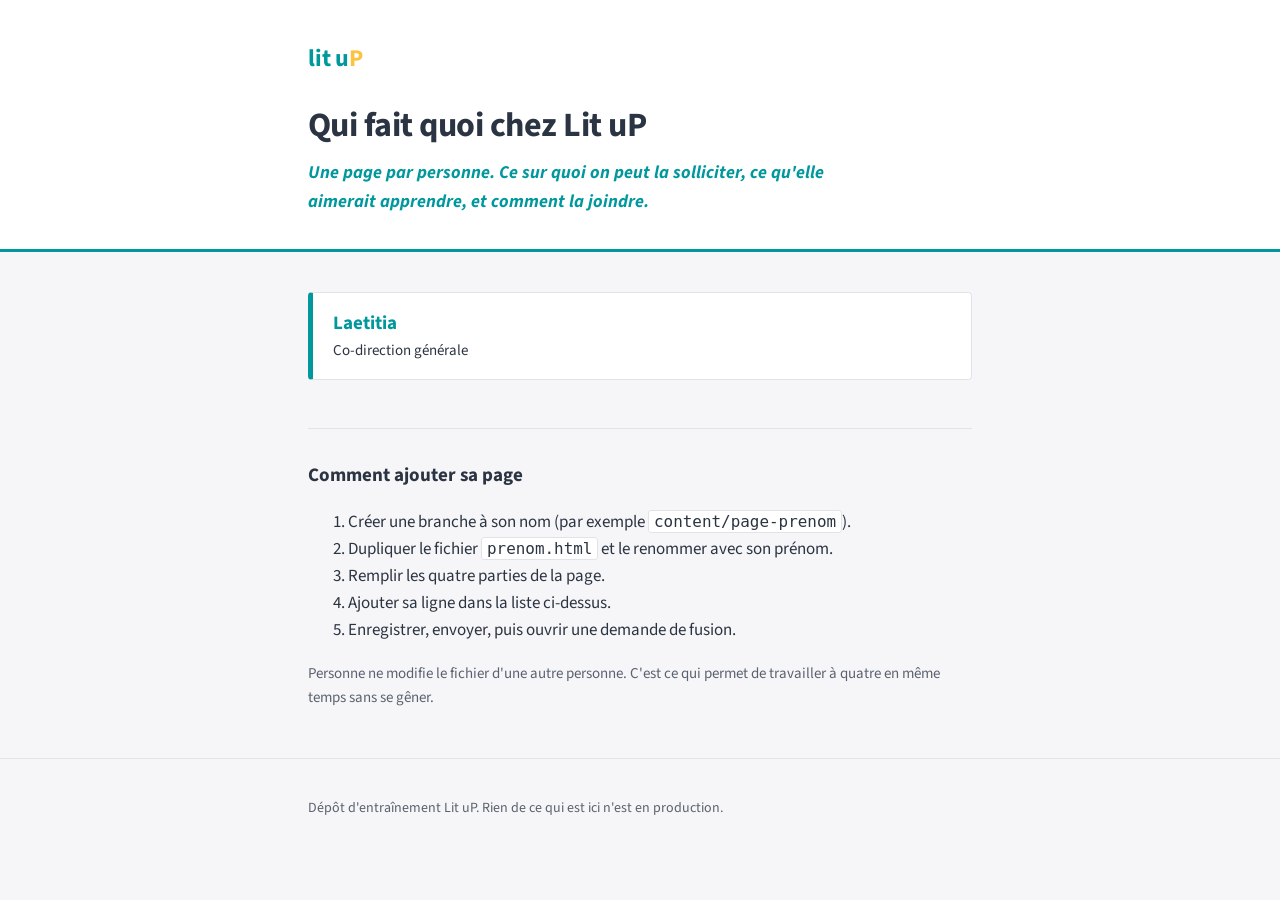
==== index.html @ 6f4749f6 "Add files via upload" ====
<!DOCTYPE html>
<html lang="fr">
<head>
  <meta charset="UTF-8">
  <meta name="viewport" content="width=device-width, initial-scale=1.0">
  <title>Qui fait quoi chez Lit uP</title>
  <link rel="preconnect" href="https://fonts.googleapis.com">
  <link rel="preconnect" href="https://fonts.gstatic.com" crossorigin>
  <link href="https://fonts.googleapis.com/css2?family=Source+Sans+3:ital,wght@0,400;0,600;0,700;1,700&display=swap" rel="stylesheet">
  <link rel="stylesheet" href="styles.css">
</head>
<body>

  <header class="entete">
    <div class="contenu">
      <p class="marque">
        <span class="marque-lit">lit u</span><span class="marque-p">P</span>
      </p>
      <h1>Qui fait quoi chez Lit uP</h1>
      <p class="accroche">
        Une page par personne. Ce sur quoi on peut la solliciter,
        ce qu'elle aimerait apprendre, et comment la joindre.
      </p>
    </div>
  </header>

  <main class="contenu">

    <!-- ===================================================================
         LISTE DES MEMBRES DE L'EQUIPE

         Chacun ajoute sa propre ligne ici, sur sa branche.
         Copier un bloc <a class="fiche"> ... </a> entier,
         puis remplacer le fichier, le prenom et la ligne de role.
         =================================================================== -->

    <nav class="liste" aria-label="Les pages de l'équipe">

      <a class="fiche" href="laetitia.html">
        <span class="fiche-prenom">Laetitia</span>
        <span class="fiche-role">Co-direction générale</span>
      </a>

      <!-- Exemple à dupliquer et à personnaliser :

      <a class="fiche" href="prenom.html">
        <span class="fiche-prenom">Prénom</span>
        <span class="fiche-role">Le rôle en quelques mots</span>
      </a>

      -->

    </nav>

    <section class="mode-emploi">
      <h2>Comment ajouter sa page</h2>
      <ol>
        <li>Créer une branche à son nom (par exemple <code>content/page-prenom</code>).</li>
        <li>Dupliquer le fichier <code>prenom.html</code> et le renommer avec son prénom.</li>
        <li>Remplir les quatre parties de la page.</li>
        <li>Ajouter sa ligne dans la liste ci-dessus.</li>
        <li>Enregistrer, envoyer, puis ouvrir une demande de fusion.</li>
      </ol>
      <p class="note">
        Personne ne modifie le fichier d'une autre personne. C'est ce qui permet
        de travailler à quatre en même temps sans se gêner.
      </p>
    </section>

  </main>

  <footer class="pied">
    <div class="contenu">
      <p>Dépôt d'entraînement Lit uP. Rien de ce qui est ici n'est en production.</p>
    </div>
  </footer>

</body>
</html>
---- styles.css ----
/* ===================================================================
   Charte Lit uP
   Cette feuille de style est commune à toutes les pages.
   On n'a pas besoin d'y toucher pour créer sa page.
   =================================================================== */

:root {
  --anthracite: #2B3442;   /* texte principal */
  --canard: #00989D;       /* couleur primaire */
  --jaune: #FCC33E;        /* accent */
  --violet: #6B2468;       /* touche rare */
  --fond: #F6F6F8;         /* fond de page */
  --blanc: #FFFFFF;
  --trait: #E2E3E8;        /* filets et bordures */
}

* { box-sizing: border-box; }

body {
  margin: 0;
  background: var(--fond);
  color: var(--anthracite);
  font-family: "Source Sans 3", "Source Sans Pro", system-ui, sans-serif;
  font-weight: 400;
  font-size: 1.0625rem;
  line-height: 1.6;
}

/* Largeur de lecture confortable, marges automatiques */
.contenu {
  max-width: 44rem;
  margin: 0 auto;
  padding: 0 1.25rem;
}

/* ---------- En-tête ---------- */

.entete {
  background: var(--blanc);
  border-bottom: 3px solid var(--canard);
  padding: 2.5rem 0 2rem;
}

.marque {
  margin: 0 0 1.75rem;
  font-size: 1.5rem;
  font-weight: 700;
  letter-spacing: -0.01em;
}
.marque-lit { color: var(--canard); }
.marque-p   { color: var(--jaune); }

h1 {
  margin: 0 0 0.75rem;
  font-size: 2.125rem;
  font-weight: 700;
  line-height: 1.2;
  letter-spacing: -0.015em;
}

.accroche {
  margin: 0;
  max-width: 34rem;
  font-size: 1.125rem;
  font-style: italic;
  font-weight: 700;
  color: var(--canard);
}

/* ---------- Liste des pages ---------- */

.liste {
  display: grid;
  gap: 0.75rem;
  margin: 2.5rem 0 3rem;
}

.fiche {
  display: block;
  background: var(--blanc);
  border: 1px solid var(--trait);
  border-left: 5px solid var(--canard);
  border-radius: 4px;
  padding: 1rem 1.25rem;
  text-decoration: none;
  color: inherit;
}

.fiche:hover,
.fiche:focus-visible {
  border-left-color: var(--jaune);
}

.fiche-prenom {
  display: block;
  font-size: 1.1875rem;
  font-weight: 700;
  color: var(--canard);
}

.fiche-role {
  display: block;
  font-size: 0.9375rem;
  color: var(--anthracite);
}

/* ---------- Pages personnelles ---------- */

.bloc {
  background: var(--blanc);
  border: 1px solid var(--trait);
  border-radius: 4px;
  padding: 1.5rem;
  margin: 0 0 1rem;
}

.bloc h2 {
  margin: 0 0 0.75rem;
  font-size: 1.1875rem;
  font-weight: 700;
  color: var(--canard);
}

.bloc.apprendre {
  border-left: 5px solid var(--jaune);
}

.bloc ul {
  margin: 0;
  padding-left: 1.25rem;
}

.bloc li { margin-bottom: 0.375rem; }

.bloc a { color: var(--canard); }

/* ---------- Mode d'emploi et pied de page ---------- */

.mode-emploi {
  border-top: 1px solid var(--trait);
  padding-top: 2rem;
  margin-bottom: 3rem;
}

.mode-emploi h2 {
  margin: 0 0 1rem;
  font-size: 1.1875rem;
  font-weight: 700;
}

code {
  background: var(--blanc);
  border: 1px solid var(--trait);
  border-radius: 3px;
  padding: 0.0625rem 0.3125rem;
  font-size: 0.9375em;
}

.note {
  color: #5A6270;
  font-size: 0.9375rem;
}

.retour {
  display: inline-block;
  margin: 2rem 0 0;
  color: var(--canard);
  font-weight: 600;
}

.pied {
  border-top: 1px solid var(--trait);
  padding: 1.5rem 0 2.5rem;
  font-size: 0.875rem;
  color: #5A6270;
}

/* ---------- Accessibilité et petits écrans ---------- */

a:focus-visible,
.fiche:focus-visible {
  outline: 3px solid var(--violet);
  outline-offset: 2px;
}

@media (max-width: 30rem) {
  h1 { font-size: 1.75rem; }
  .entete { padding: 2rem 0 1.5rem; }
  .bloc { padding: 1.25rem; }
}
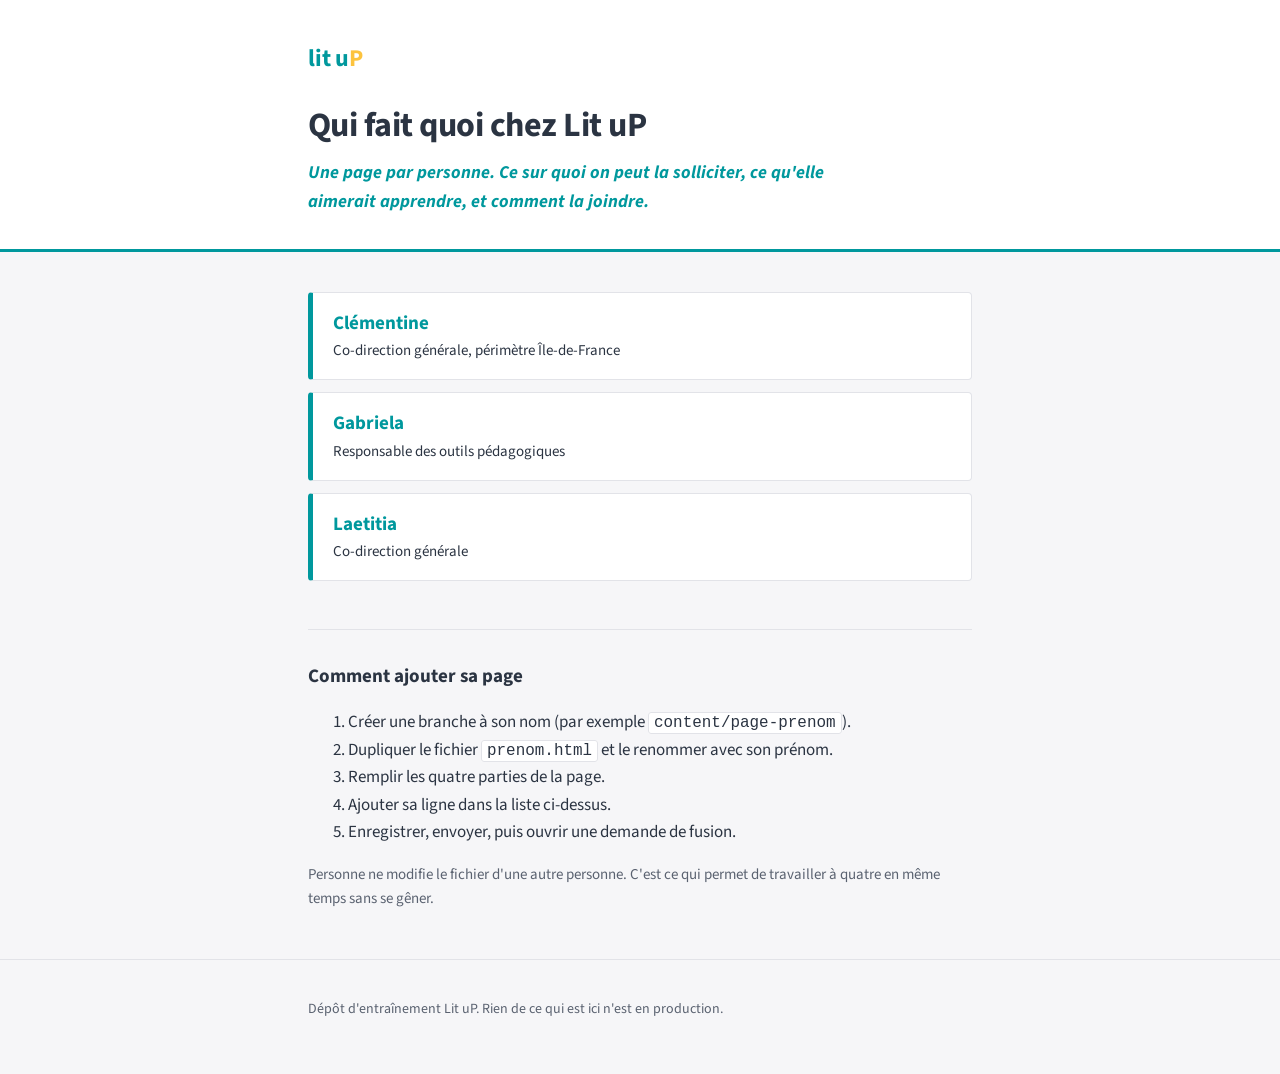
==== commit 839632ba: "Ajouter les fiches de Clémentine et Gabriela dans la liste de l'équipe" ====
--- a/index.html
+++ b/index.html
@@ -35,6 +35,16 @@
          =================================================================== -->
 
     <nav class="liste" aria-label="Les pages de l'équipe">
+
+      <a class="fiche" href="clementine.html">
+        <span class="fiche-prenom">Clémentine</span>
+        <span class="fiche-role">Co-direction générale, périmètre Île-de-France</span>
+      </a>
+
+      <a class="fiche" href="gabriela.html">
+        <span class="fiche-prenom">Gabriela</span>
+        <span class="fiche-role">Responsable des outils pédagogiques</span>
+      </a>
 
       <a class="fiche" href="laetitia.html">
         <span class="fiche-prenom">Laetitia</span>
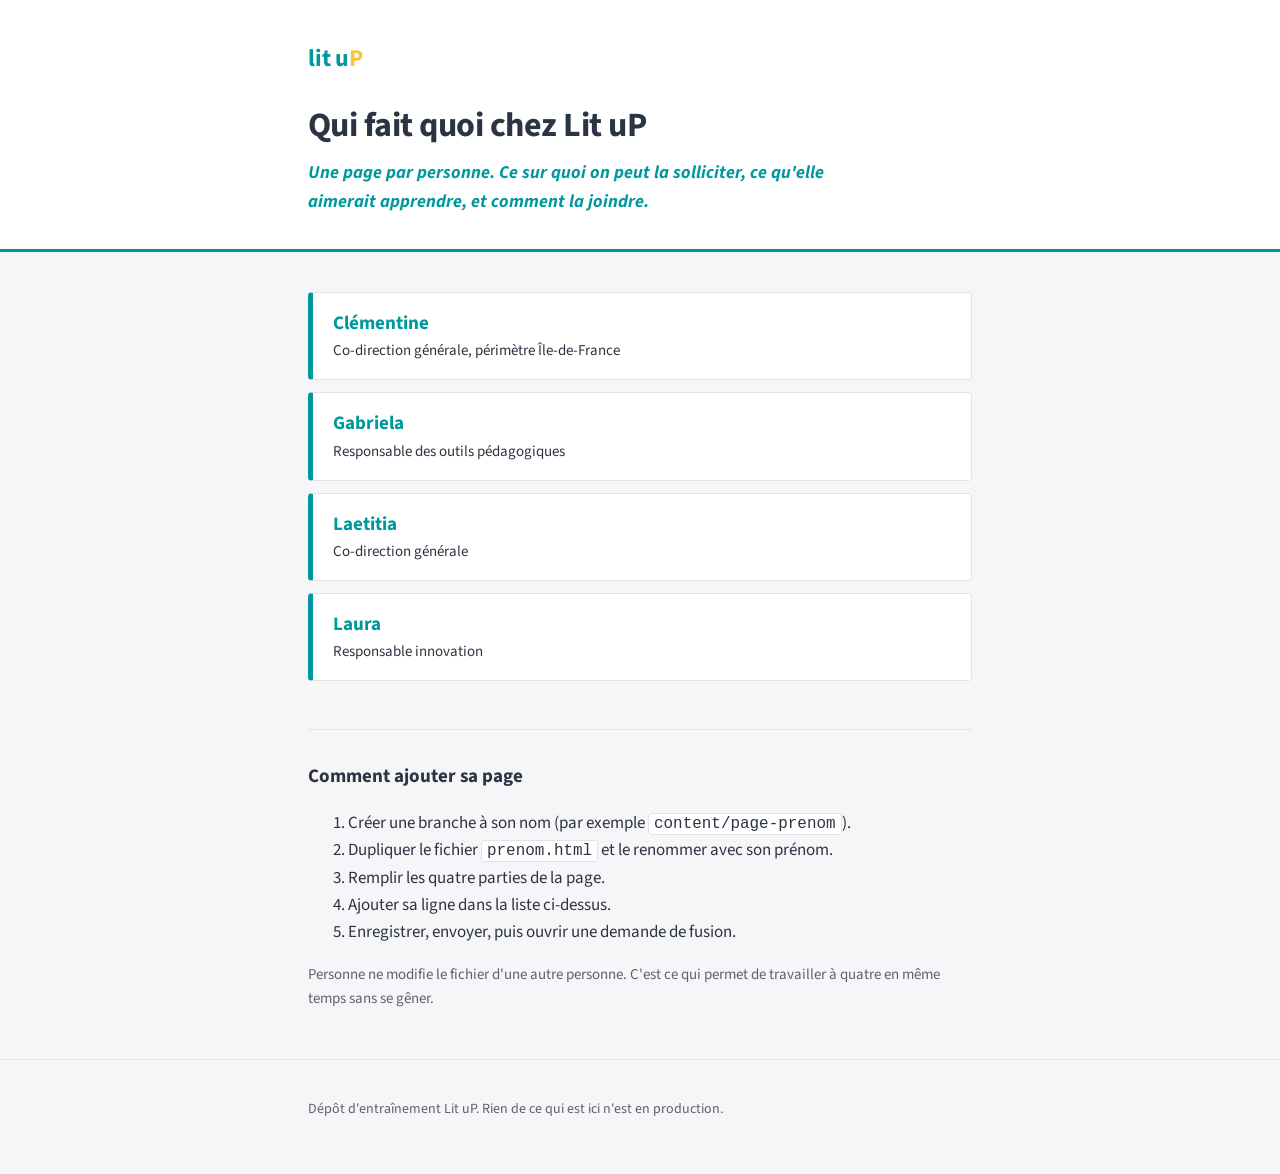
==== commit b4f6f8e7: "Ajouter la fiche de Laura dans la liste de l'équipe" ====
--- a/index.html
+++ b/index.html
@@ -51,6 +51,11 @@
         <span class="fiche-role">Co-direction générale</span>
       </a>
 
+      <a class="fiche" href="laura.html">
+        <span class="fiche-prenom">Laura</span>
+        <span class="fiche-role">Responsable innovation</span>
+      </a>
+
       <!-- Exemple à dupliquer et à personnaliser :
 
       <a class="fiche" href="prenom.html">
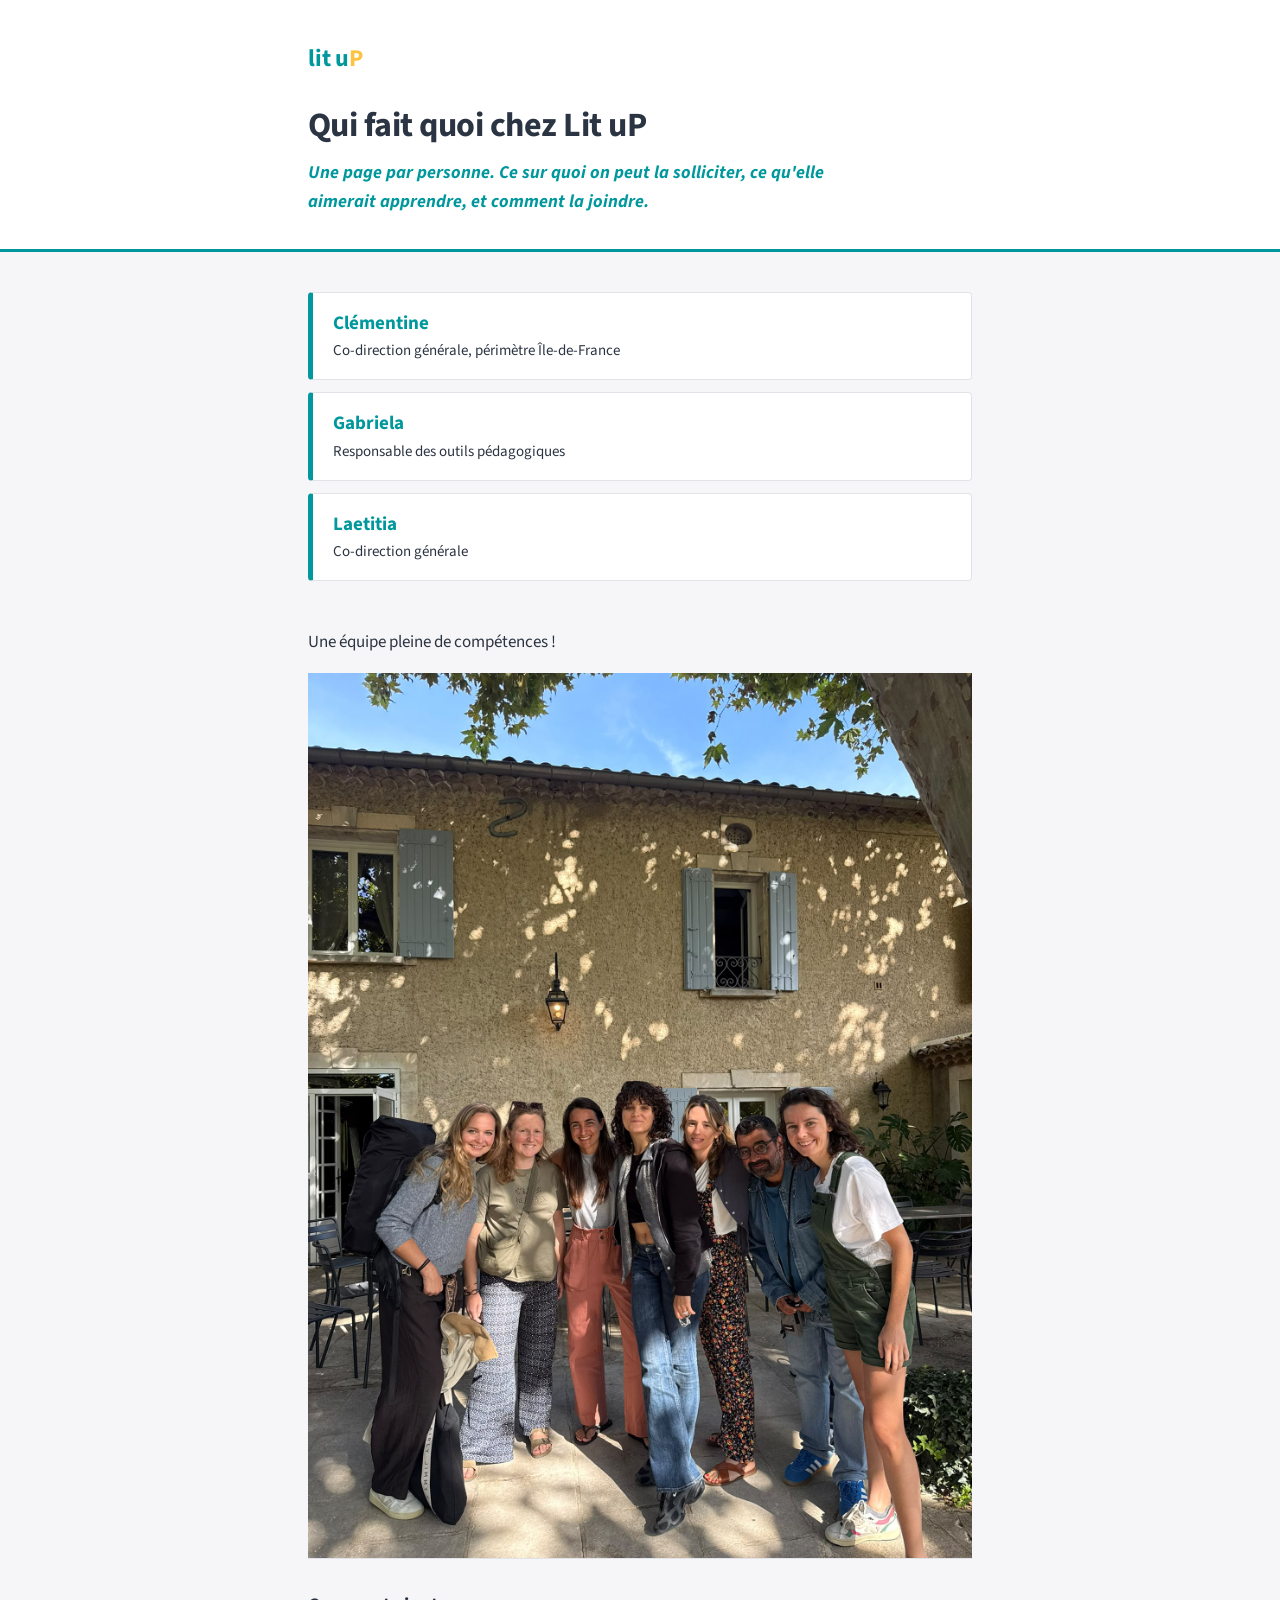
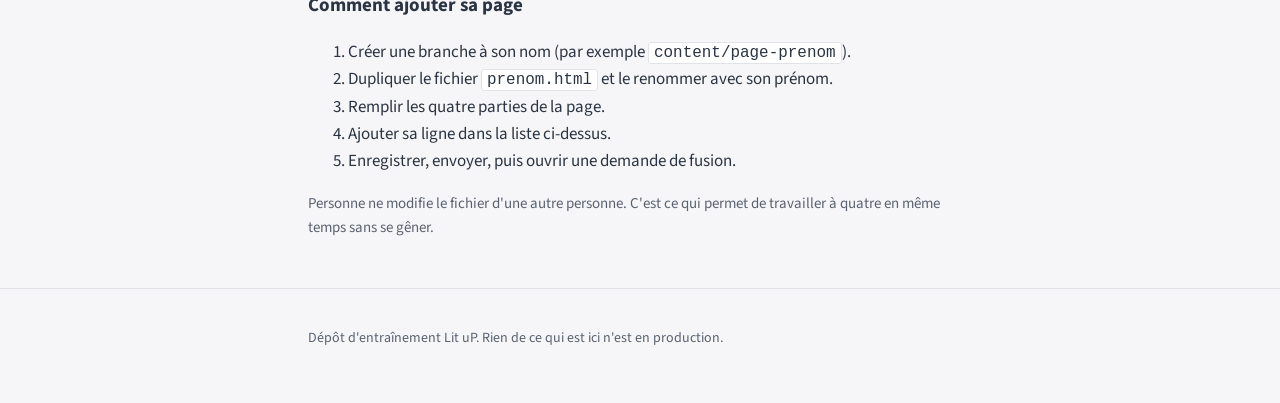
==== commit caf1c591: "ajouter photo d'équipe" ====
--- a/index.html
+++ b/index.html
@@ -51,11 +51,6 @@
         <span class="fiche-role">Co-direction générale</span>
       </a>
 
-      <a class="fiche" href="laura.html">
-        <span class="fiche-prenom">Laura</span>
-        <span class="fiche-role">Responsable innovation</span>
-      </a>
-
       <!-- Exemple à dupliquer et à personnaliser :
 
       <a class="fiche" href="prenom.html">
@@ -66,6 +61,9 @@
       -->
 
     </nav>
+
+    <p>Une équipe pleine de compétences !</p>
+    <img src="images/equipe.jpg" alt="L'équipe de Lit uP réunie et souriante, en extérieur devant une bâtisse provençale" style="width: 100%; height: auto; display: block;">
 
     <section class="mode-emploi">
       <h2>Comment ajouter sa page</h2>
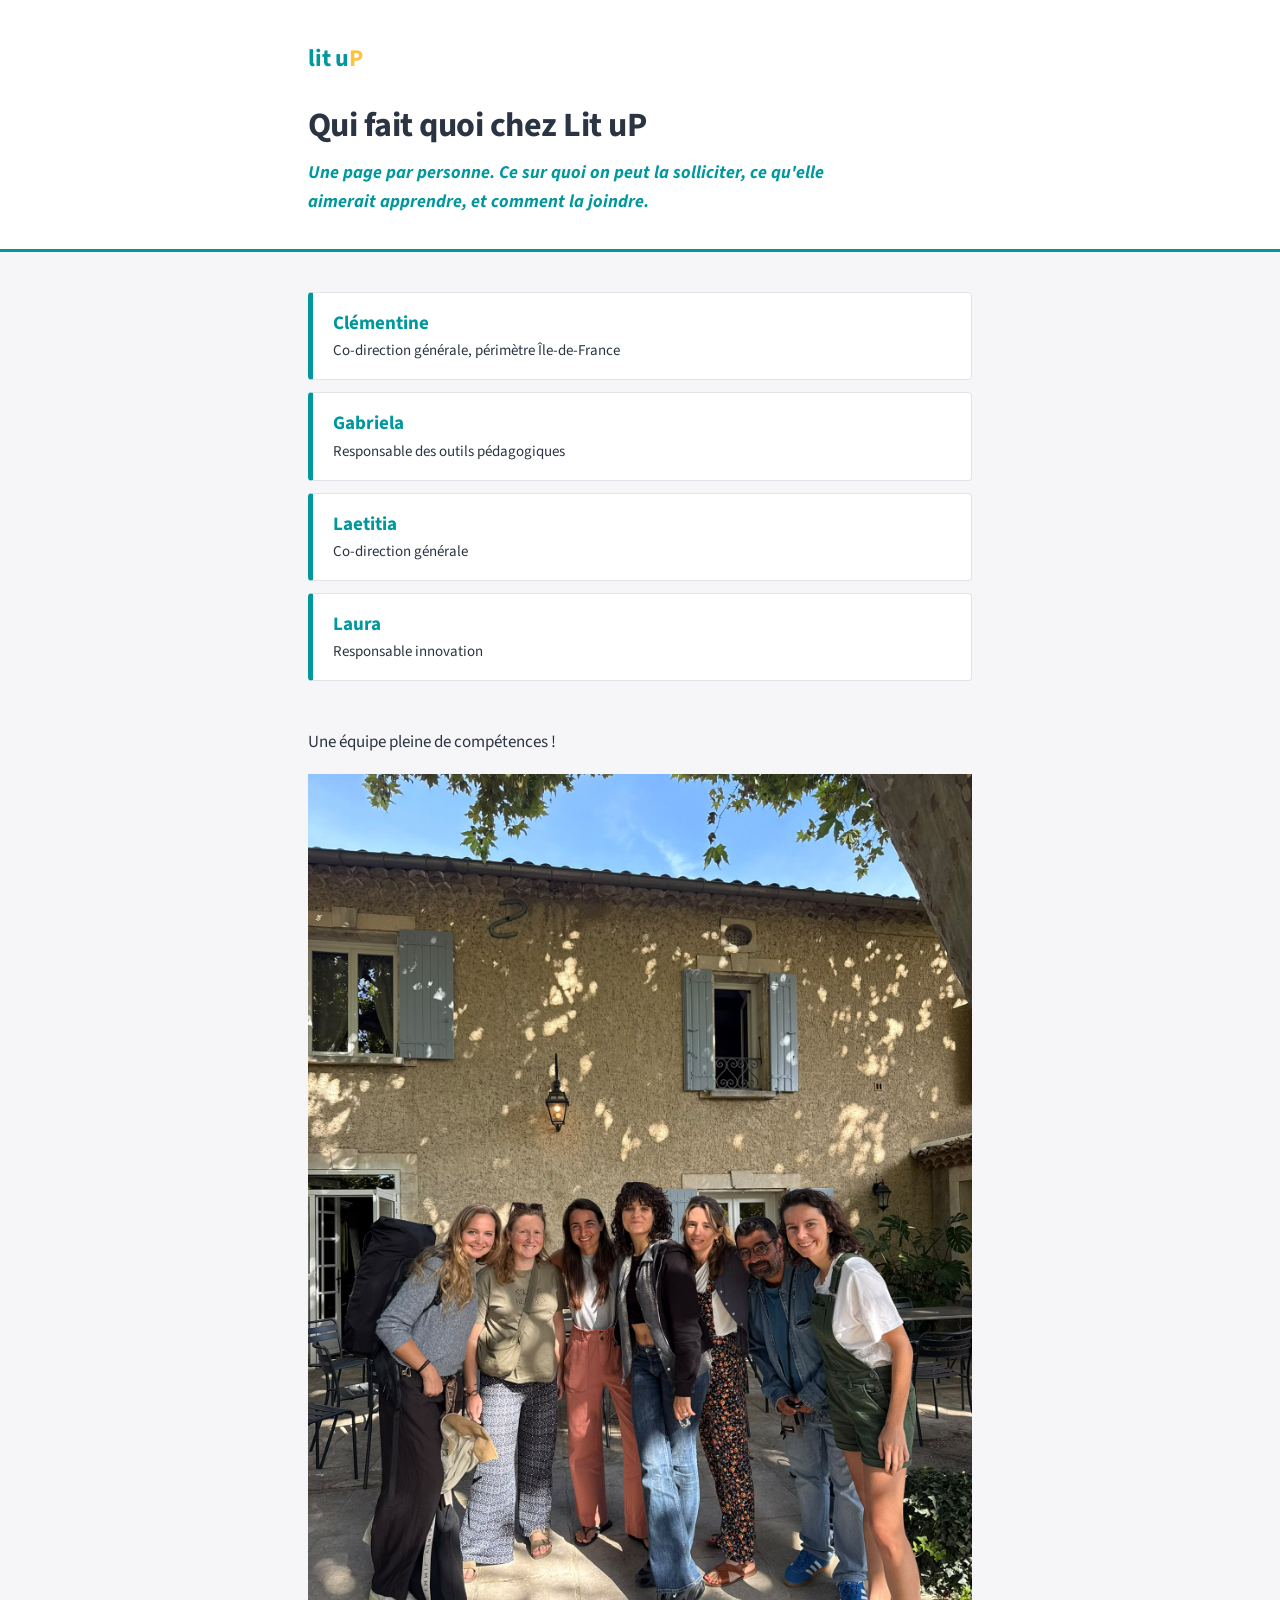
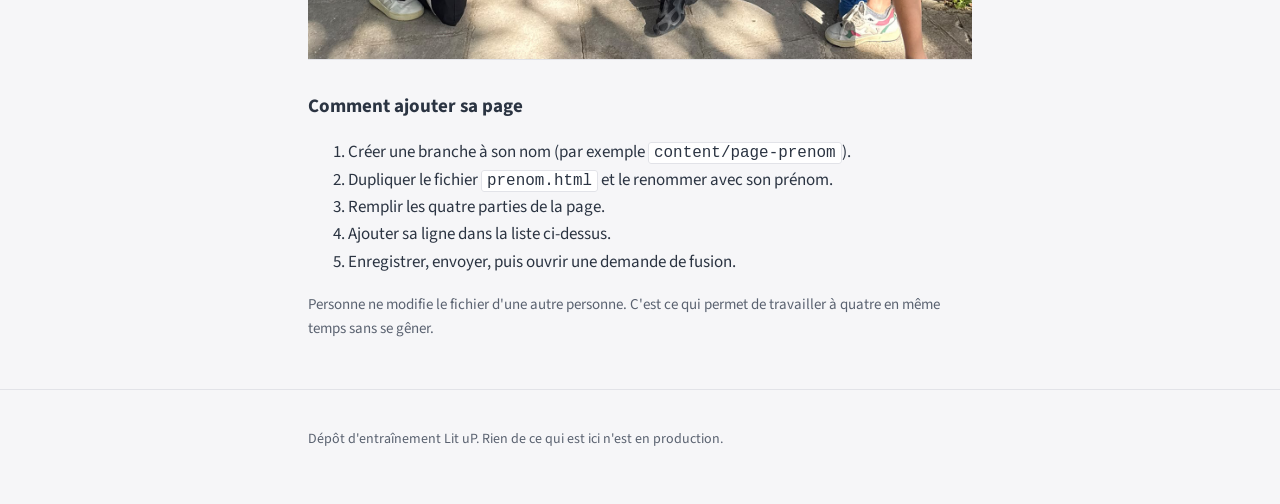
==== commit 373659a1: "Merge pull request #9 from lit-up-fr/claude/fiches-pages-personnelles-zhlgf5 Ajouter la fiche de Lau" ====
--- a/index.html
+++ b/index.html
@@ -51,6 +51,11 @@
         <span class="fiche-role">Co-direction générale</span>
       </a>
 
+      <a class="fiche" href="laura.html">
+        <span class="fiche-prenom">Laura</span>
+        <span class="fiche-role">Responsable innovation</span>
+      </a>
+
       <!-- Exemple à dupliquer et à personnaliser :
 
       <a class="fiche" href="prenom.html">
